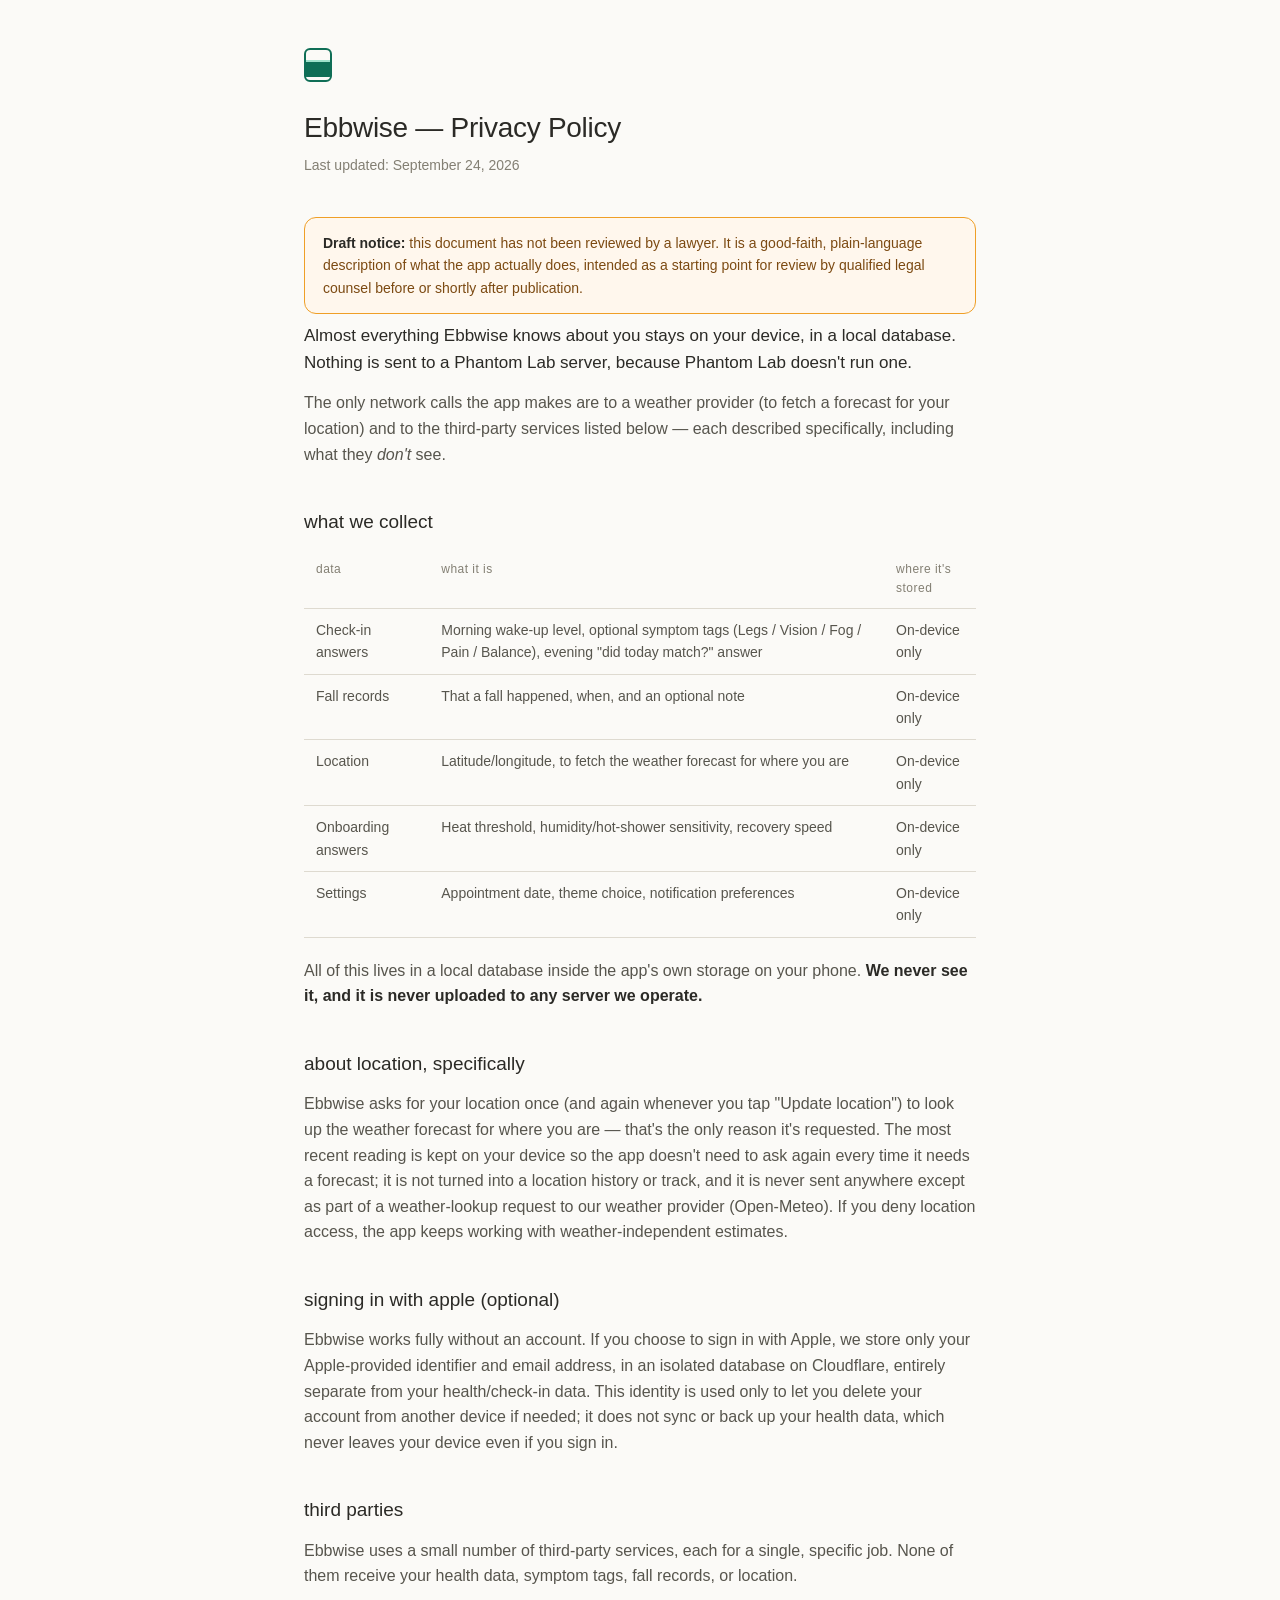
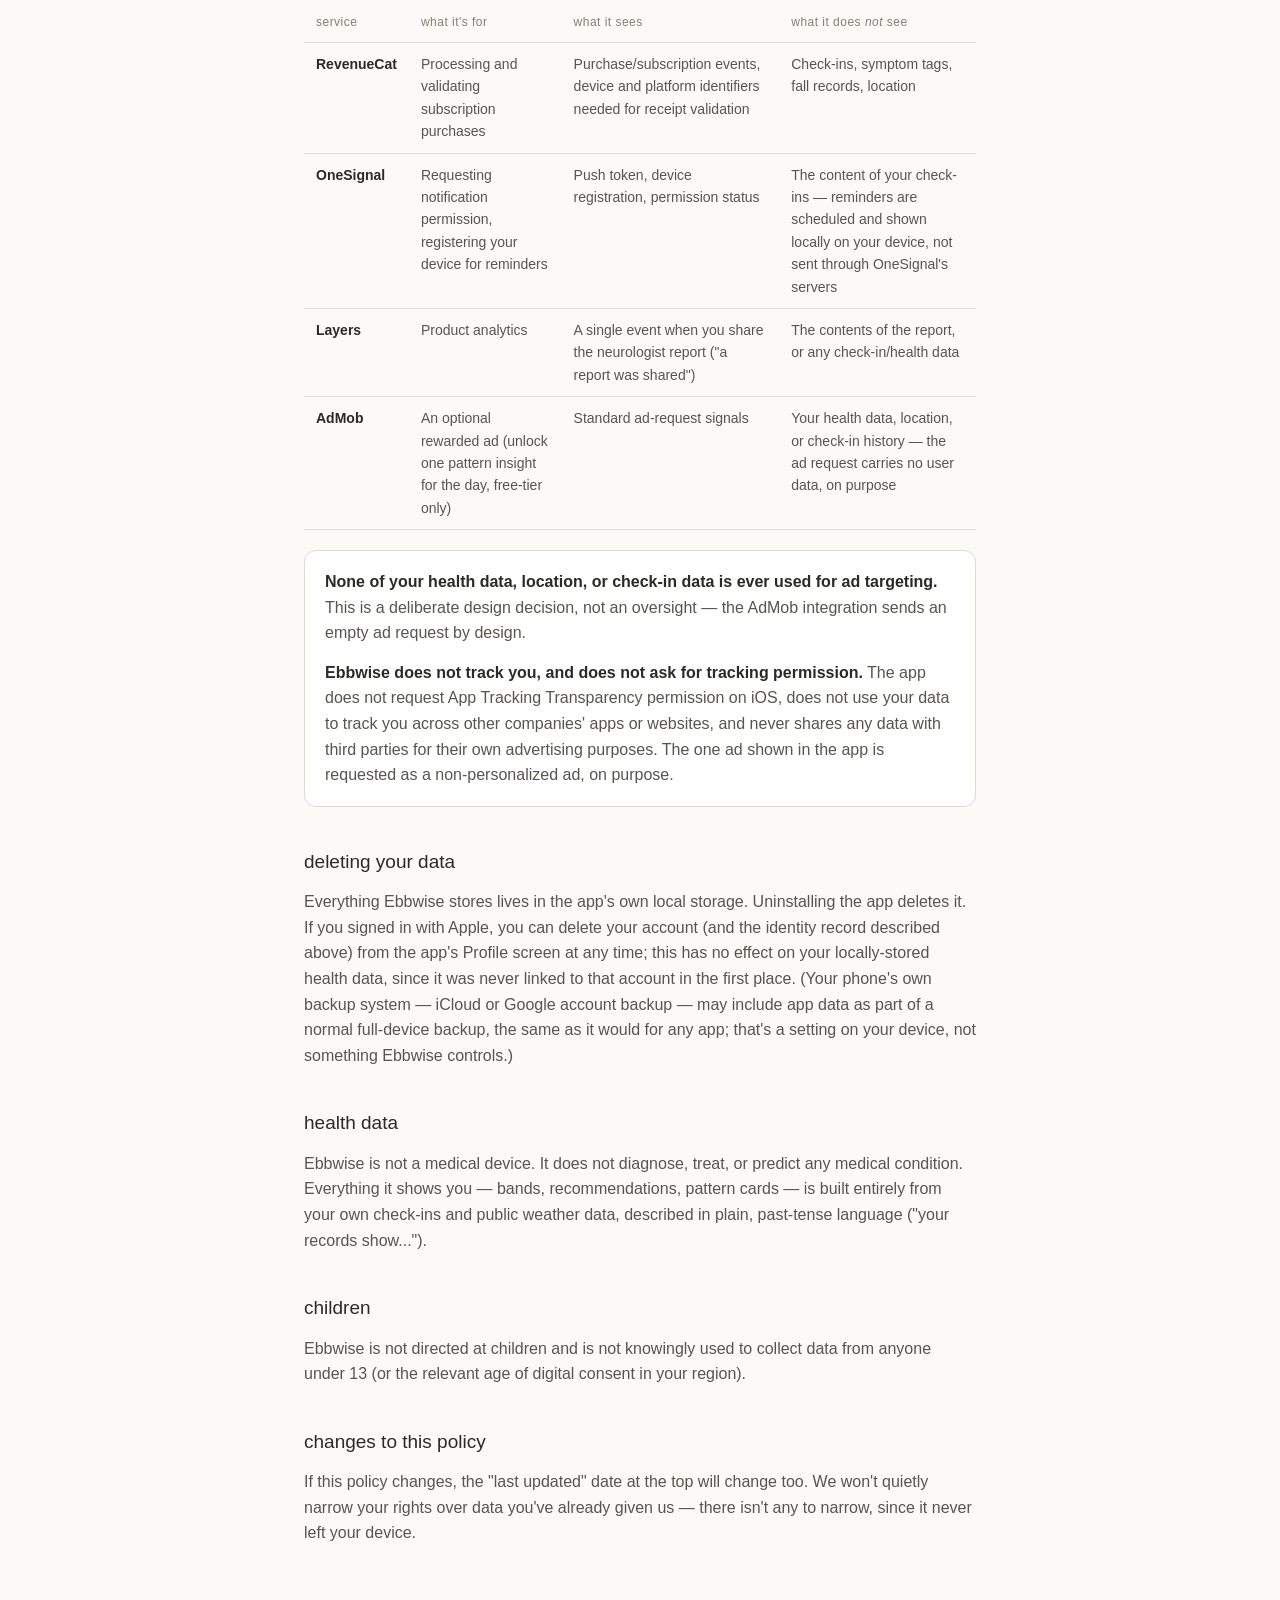
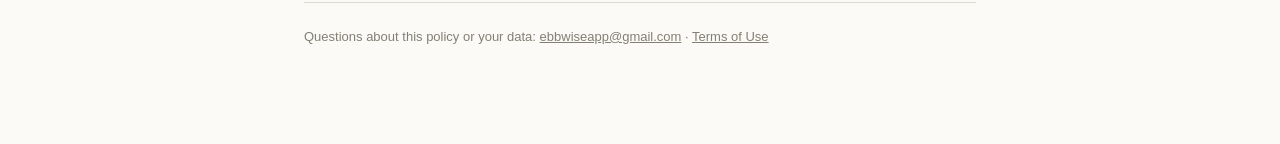
==== docs/privacy.html @ 99fc3bc6 "Ebbwise privacy policy and terms of use pages (GitHub Pages) Co-Authored-By: Claude Sonnet 5 <norepl" ====
<!doctype html>
<html lang="en">
<head>
<meta charset="utf-8">
<meta name="viewport" content="width=device-width, initial-scale=1">
<title>Ebbwise — Privacy Policy</title>
<link rel="stylesheet" href="style.css">
</head>
<body>
<div class="wrap">
  <header>
    <span class="mark"><span class="mark-fill"></span></span>
    <h1>Ebbwise — Privacy Policy</h1>
    <div class="updated">Last updated: September 24, 2026</div>
  </header>

  <div class="notice">
    <p><strong>Draft notice:</strong> this document has not been reviewed by a lawyer. It is a good-faith, plain-language description of what the app actually does, intended as a starting point for review by qualified legal counsel before or shortly after publication.</p>
  </div>

  <p class="lede">Almost everything Ebbwise knows about you stays on your device, in a local database. Nothing is sent to a Phantom Lab server, because Phantom Lab doesn't run one.</p>
  <p>The only network calls the app makes are to a weather provider (to fetch a forecast for your location) and to the third-party services listed below — each described specifically, including what they <em>don't</em> see.</p>

  <h2>what we collect</h2>
  <table>
    <tr><th>Data</th><th>What it is</th><th>Where it's stored</th></tr>
    <tr><td>Check-in answers</td><td>Morning wake-up level, optional symptom tags (Legs / Vision / Fog / Pain / Balance), evening "did today match?" answer</td><td>On-device only</td></tr>
    <tr><td>Fall records</td><td>That a fall happened, when, and an optional note</td><td>On-device only</td></tr>
    <tr><td>Location</td><td>Latitude/longitude, to fetch the weather forecast for where you are</td><td>On-device only</td></tr>
    <tr><td>Onboarding answers</td><td>Heat threshold, humidity/hot-shower sensitivity, recovery speed</td><td>On-device only</td></tr>
    <tr><td>Settings</td><td>Appointment date, theme choice, notification preferences</td><td>On-device only</td></tr>
  </table>
  <p>All of this lives in a local database inside the app's own storage on your phone. <strong>We never see it, and it is never uploaded to any server we operate.</strong></p>

  <h2>about location, specifically</h2>
  <p>Ebbwise asks for your location once (and again whenever you tap "Update location") to look up the weather forecast for where you are — that's the only reason it's requested. The most recent reading is kept on your device so the app doesn't need to ask again every time it needs a forecast; it is not turned into a location history or track, and it is never sent anywhere except as part of a weather-lookup request to our weather provider (Open-Meteo). If you deny location access, the app keeps working with weather-independent estimates.</p>

  <h2>signing in with apple (optional)</h2>
  <p>Ebbwise works fully without an account. If you choose to sign in with Apple, we store only your Apple-provided identifier and email address, in an isolated database on Cloudflare, entirely separate from your health/check-in data. This identity is used only to let you delete your account from another device if needed; it does not sync or back up your health data, which never leaves your device even if you sign in.</p>

  <h2>third parties</h2>
  <p>Ebbwise uses a small number of third-party services, each for a single, specific job. None of them receive your health data, symptom tags, fall records, or location.</p>
  <table>
    <tr><th>Service</th><th>What it's for</th><th>What it sees</th><th>What it does <em>not</em> see</th></tr>
    <tr><td><strong>RevenueCat</strong></td><td>Processing and validating subscription purchases</td><td>Purchase/subscription events, device and platform identifiers needed for receipt validation</td><td>Check-ins, symptom tags, fall records, location</td></tr>
    <tr><td><strong>OneSignal</strong></td><td>Requesting notification permission, registering your device for reminders</td><td>Push token, device registration, permission status</td><td>The content of your check-ins — reminders are scheduled and shown locally on your device, not sent through OneSignal's servers</td></tr>
    <tr><td><strong>Layers</strong></td><td>Product analytics</td><td>A single event when you share the neurologist report ("a report was shared")</td><td>The contents of the report, or any check-in/health data</td></tr>
    <tr><td><strong>AdMob</strong></td><td>An optional rewarded ad (unlock one pattern insight for the day, free-tier only)</td><td>Standard ad-request signals</td><td>Your health data, location, or check-in history — the ad request carries no user data, on purpose</td></tr>
  </table>

  <div class="callout">
    <p><strong>None of your health data, location, or check-in data is ever used for ad targeting.</strong> This is a deliberate design decision, not an oversight — the AdMob integration sends an empty ad request by design.</p>
    <p><strong>Ebbwise does not track you, and does not ask for tracking permission.</strong> The app does not request App Tracking Transparency permission on iOS, does not use your data to track you across other companies' apps or websites, and never shares any data with third parties for their own advertising purposes. The one ad shown in the app is requested as a non-personalized ad, on purpose.</p>
  </div>

  <h2>deleting your data</h2>
  <p>Everything Ebbwise stores lives in the app's own local storage. Uninstalling the app deletes it. If you signed in with Apple, you can delete your account (and the identity record described above) from the app's Profile screen at any time; this has no effect on your locally-stored health data, since it was never linked to that account in the first place. (Your phone's own backup system — iCloud or Google account backup — may include app data as part of a normal full-device backup, the same as it would for any app; that's a setting on your device, not something Ebbwise controls.)</p>

  <h2>health data</h2>
  <p>Ebbwise is not a medical device. It does not diagnose, treat, or predict any medical condition. Everything it shows you — bands, recommendations, pattern cards — is built entirely from your own check-ins and public weather data, described in plain, past-tense language ("your records show...").</p>

  <h2>children</h2>
  <p>Ebbwise is not directed at children and is not knowingly used to collect data from anyone under 13 (or the relevant age of digital consent in your region).</p>

  <h2>changes to this policy</h2>
  <p>If this policy changes, the "last updated" date at the top will change too. We won't quietly narrow your rights over data you've already given us — there isn't any to narrow, since it never left your device.</p>

  <footer>
    Questions about this policy or your data:
    <a href="mailto:ebbwiseapp@gmail.com">ebbwiseapp@gmail.com</a>
    · <a href="terms.html">Terms of Use</a>
  </footer>
</div>
</body>
</html>
---- docs/style.css ----
:root {
  --bg: #FBFAF7;
  --surface: #FFFFFF;
  --outline: #DEDAD0;
  --text-primary: #2B2A26;
  --text-secondary: #57554D;
  --text-muted: #837F73;
  --accent: #0F6E56;
  --notice-bg: #FFF7ED;
  --notice-border: #EF9F27;
  --notice-text: #7C4A12;
}
* { box-sizing: border-box; }
body {
  margin: 0;
  background: var(--bg);
  color: var(--text-primary);
  font-family: -apple-system, "Segoe UI", Roboto, Helvetica, Arial, sans-serif;
  line-height: 1.6;
}
.wrap {
  max-width: 720px;
  margin: 0 auto;
  padding: 48px 24px 96px;
}
header {
  margin-bottom: 40px;
}
.mark {
  display: inline-block;
  width: 28px;
  height: 34px;
  border: 2px solid var(--accent);
  border-radius: 6px;
  overflow: hidden;
  margin-bottom: 16px;
}
.mark-fill {
  display: block;
  width: 100%;
  height: 58%;
  margin-top: 42%;
  background: var(--accent);
  border-top: 2px solid #9FE1CB;
}
h1 {
  font-size: 28px;
  font-weight: 500;
  margin: 0 0 4px;
  letter-spacing: -0.01em;
}
.updated {
  color: var(--text-muted);
  font-size: 14px;
}
h2 {
  font-size: 19px;
  font-weight: 500;
  margin: 40px 0 12px;
  color: var(--text-primary);
}
p { margin: 0 0 14px; color: var(--text-secondary); }
p.lede { color: var(--text-primary); font-size: 17px; }
table {
  width: 100%;
  border-collapse: collapse;
  margin: 8px 0 20px;
  font-size: 14px;
}
th, td {
  text-align: left;
  padding: 10px 12px;
  border-bottom: 1px solid var(--outline);
  vertical-align: top;
}
th {
  color: var(--text-muted);
  font-weight: 500;
  font-size: 12px;
  text-transform: lowercase;
  letter-spacing: 0.04em;
}
td { color: var(--text-secondary); }
strong { color: var(--text-primary); }
a { color: var(--accent); }
.callout {
  background: var(--surface);
  border: 1px solid var(--outline);
  border-radius: 12px;
  padding: 18px 20px;
  margin: 20px 0;
}
.callout p:last-child { margin-bottom: 0; }
.notice {
  background: var(--notice-bg);
  border: 1px solid var(--notice-border);
  color: var(--notice-text);
  border-radius: 12px;
  padding: 14px 18px;
  font-size: 14px;
  margin: 20px 0 8px;
}
.notice p { margin: 0; color: var(--notice-text); }
.card-links {
  display: flex;
  flex-direction: column;
  gap: 12px;
  margin-top: 28px;
}
.card-links a {
  display: block;
  text-decoration: none;
  color: var(--text-primary);
  border: 1px solid var(--outline);
  border-radius: 12px;
  padding: 16px 18px;
  transition: border-color 0.15s ease, background 0.15s ease;
}
.card-links a:hover {
  border-color: var(--accent);
  background: #ECFDF5;
}
.card-links .title {
  font-weight: 600;
  font-size: 1.05rem;
  color: var(--accent);
}
.card-links .desc {
  color: var(--text-muted);
  font-size: 0.92rem;
  margin-top: 4px;
}
footer {
  margin-top: 56px;
  padding-top: 24px;
  border-top: 1px solid var(--outline);
  color: var(--text-muted);
  font-size: 13px;
}
footer a { color: var(--text-muted); }
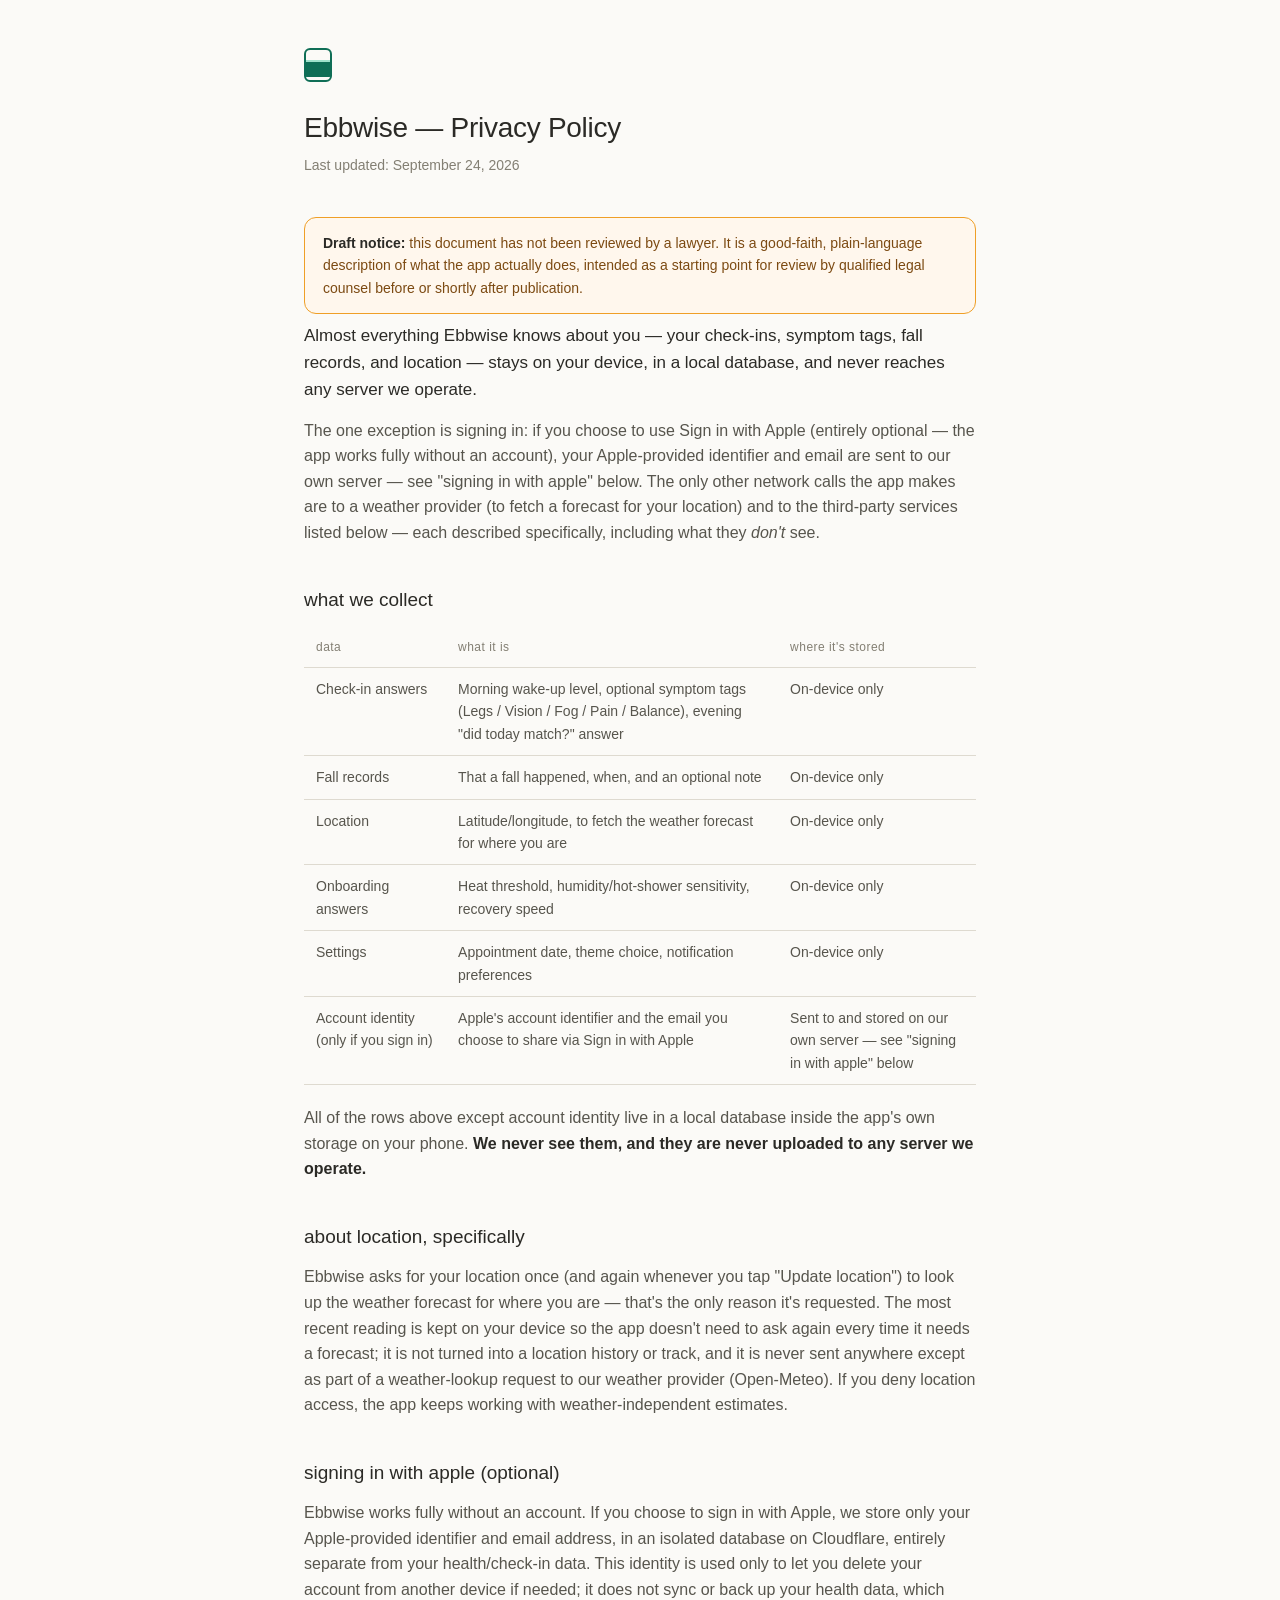
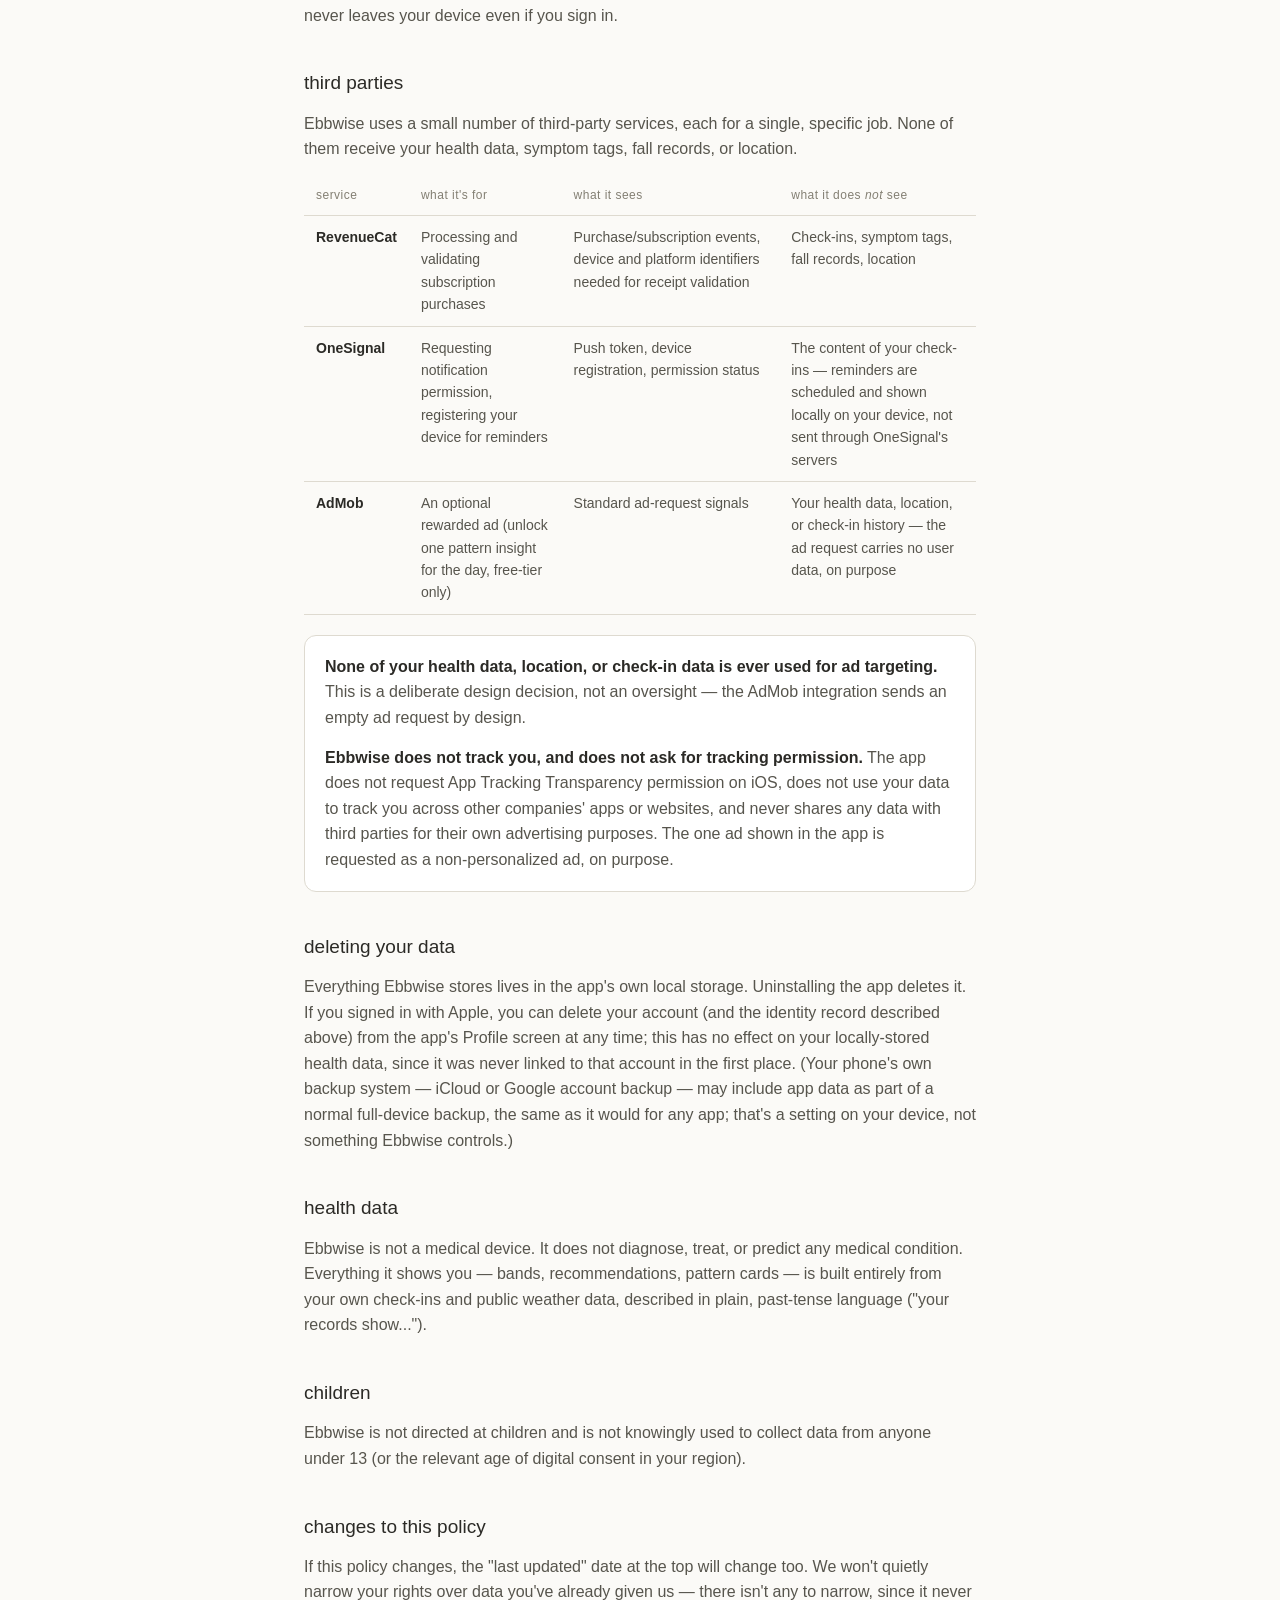
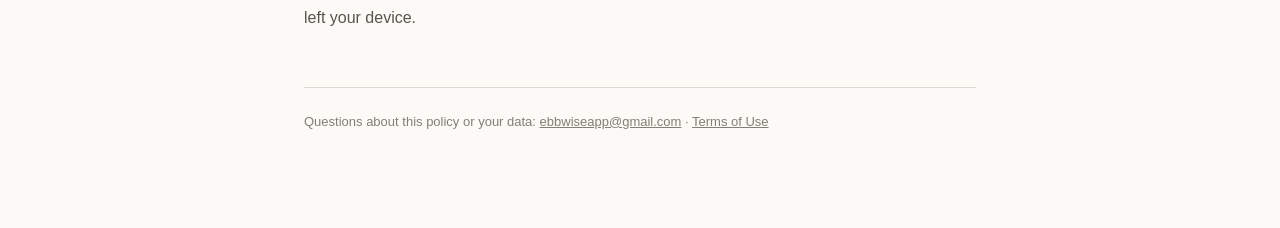
==== commit d371f005: "Fix stale lede claiming no server exists; drop Layers (not integrated) The lede paragraph still said" ====
--- a/docs/privacy.html
+++ b/docs/privacy.html
@@ -18,8 +18,8 @@
     <p><strong>Draft notice:</strong> this document has not been reviewed by a lawyer. It is a good-faith, plain-language description of what the app actually does, intended as a starting point for review by qualified legal counsel before or shortly after publication.</p>
   </div>
 
-  <p class="lede">Almost everything Ebbwise knows about you stays on your device, in a local database. Nothing is sent to a Phantom Lab server, because Phantom Lab doesn't run one.</p>
-  <p>The only network calls the app makes are to a weather provider (to fetch a forecast for your location) and to the third-party services listed below — each described specifically, including what they <em>don't</em> see.</p>
+  <p class="lede">Almost everything Ebbwise knows about you — your check-ins, symptom tags, fall records, and location — stays on your device, in a local database, and never reaches any server we operate.</p>
+  <p>The one exception is signing in: if you choose to use Sign in with Apple (entirely optional — the app works fully without an account), your Apple-provided identifier and email are sent to our own server — see "signing in with apple" below. The only other network calls the app makes are to a weather provider (to fetch a forecast for your location) and to the third-party services listed below — each described specifically, including what they <em>don't</em> see.</p>
 
   <h2>what we collect</h2>
   <table>
@@ -29,8 +29,9 @@
     <tr><td>Location</td><td>Latitude/longitude, to fetch the weather forecast for where you are</td><td>On-device only</td></tr>
     <tr><td>Onboarding answers</td><td>Heat threshold, humidity/hot-shower sensitivity, recovery speed</td><td>On-device only</td></tr>
     <tr><td>Settings</td><td>Appointment date, theme choice, notification preferences</td><td>On-device only</td></tr>
+    <tr><td>Account identity (only if you sign in)</td><td>Apple's account identifier and the email you choose to share via Sign in with Apple</td><td>Sent to and stored on our own server — see "signing in with apple" below</td></tr>
   </table>
-  <p>All of this lives in a local database inside the app's own storage on your phone. <strong>We never see it, and it is never uploaded to any server we operate.</strong></p>
+  <p>All of the rows above except account identity live in a local database inside the app's own storage on your phone. <strong>We never see them, and they are never uploaded to any server we operate.</strong></p>
 
   <h2>about location, specifically</h2>
   <p>Ebbwise asks for your location once (and again whenever you tap "Update location") to look up the weather forecast for where you are — that's the only reason it's requested. The most recent reading is kept on your device so the app doesn't need to ask again every time it needs a forecast; it is not turned into a location history or track, and it is never sent anywhere except as part of a weather-lookup request to our weather provider (Open-Meteo). If you deny location access, the app keeps working with weather-independent estimates.</p>
@@ -44,7 +45,6 @@
     <tr><th>Service</th><th>What it's for</th><th>What it sees</th><th>What it does <em>not</em> see</th></tr>
     <tr><td><strong>RevenueCat</strong></td><td>Processing and validating subscription purchases</td><td>Purchase/subscription events, device and platform identifiers needed for receipt validation</td><td>Check-ins, symptom tags, fall records, location</td></tr>
     <tr><td><strong>OneSignal</strong></td><td>Requesting notification permission, registering your device for reminders</td><td>Push token, device registration, permission status</td><td>The content of your check-ins — reminders are scheduled and shown locally on your device, not sent through OneSignal's servers</td></tr>
-    <tr><td><strong>Layers</strong></td><td>Product analytics</td><td>A single event when you share the neurologist report ("a report was shared")</td><td>The contents of the report, or any check-in/health data</td></tr>
     <tr><td><strong>AdMob</strong></td><td>An optional rewarded ad (unlock one pattern insight for the day, free-tier only)</td><td>Standard ad-request signals</td><td>Your health data, location, or check-in history — the ad request carries no user data, on purpose</td></tr>
   </table>
 
